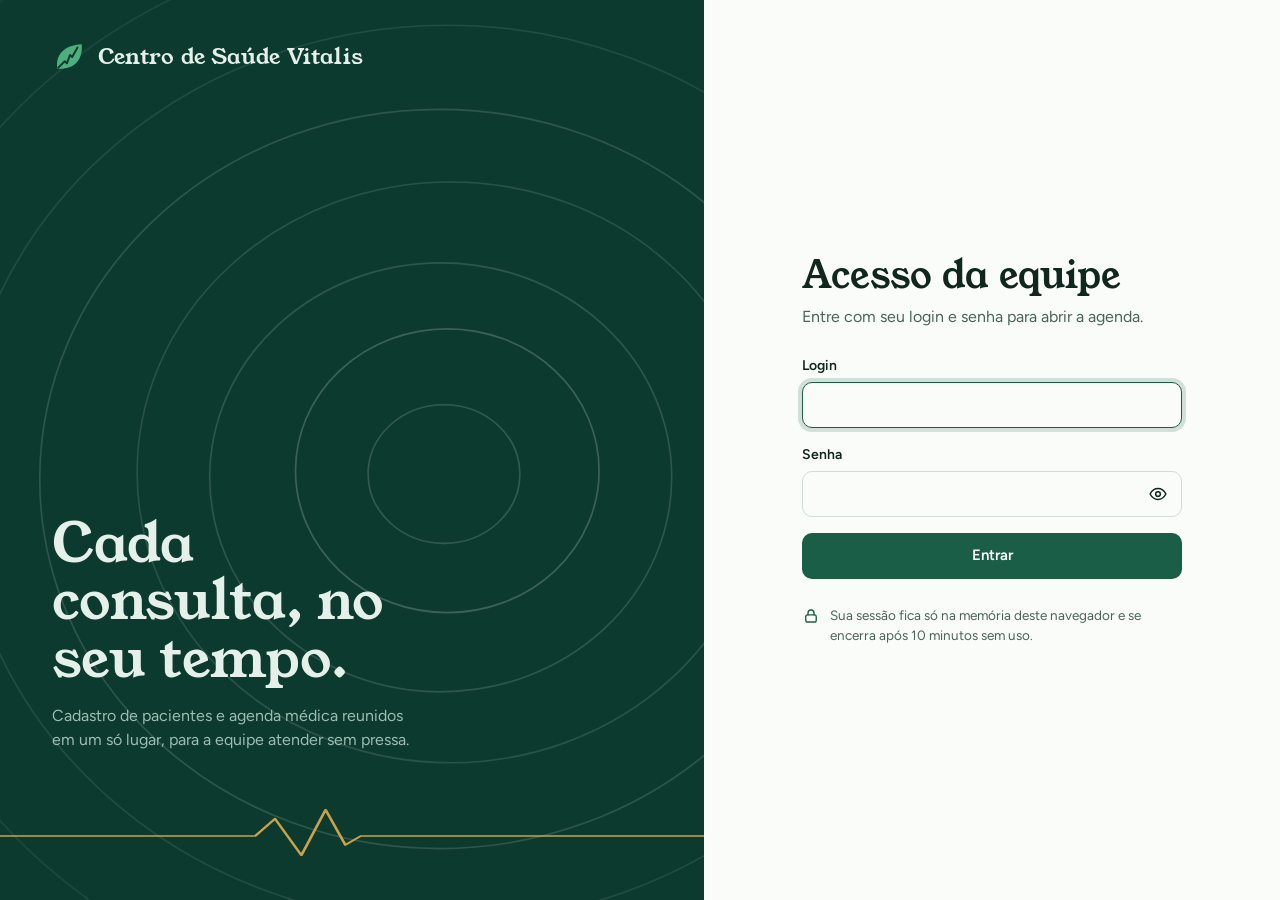
==== frontend/index.html @ e3c6cf31 "Initial commit Co-authored-by: Copilot <223556219+Copilot@users.noreply.github.com>" ====
<!DOCTYPE html>
<html lang="pt-BR">
<head>
<meta charset="utf-8">
<meta name="viewport" content="width=device-width, initial-scale=1, viewport-fit=cover">
<!-- Camada extra de segurança no navegador (em produção, defina também o CSP completo no servidor) -->
<meta http-equiv="Content-Security-Policy" content="object-src 'none'; base-uri 'none'; form-action 'none'">
<meta name="referrer" content="no-referrer">
<meta name="robots" content="noindex, nofollow">
<title>Centro de Saúde Vitalis | Acesso da equipe</title>
<link rel="icon" href="data:image/svg+xml,%3Csvg xmlns='http://www.w3.org/2000/svg' viewBox='0 0 32 32'%3E%3Cpath d='M5 27C3 14 11 5 28 4c1 15-7 24-23 23Z' fill='%234DAF7C'/%3E%3C/svg%3E">
<link rel="preconnect" href="https://fonts.googleapis.com">
<link rel="preconnect" href="https://fonts.gstatic.com" crossorigin>
<link href="https://fonts.googleapis.com/css2?family=Figtree:wght@400;500;600;700&family=Young+Serif&display=swap" rel="stylesheet">
<link rel="stylesheet" href="css/style.css">
</head>
<body>

<!-- Símbolos reutilizáveis -->
<svg class="sprite" width="0" height="0" aria-hidden="true" focusable="false">
  <symbol id="folha" viewBox="0 0 32 32">
    <path d="M5 27C3 14 11 5 28 4c1 15-7 24-23 23Z" fill="#4DAF7C"/>
    <path d="M6 26l6-6 2 2 3-8 2 2 5-9" fill="none" stroke="#0D3A2F" stroke-width="1.8" stroke-linecap="round" stroke-linejoin="round"/>
  </symbol>
  <symbol id="aneis" viewBox="0 0 640 640">
    <g fill="none" stroke="currentColor">
      <ellipse cx="320" cy="320" rx="46" ry="42" stroke-opacity=".16"/>
      <ellipse cx="322" cy="318" rx="92" ry="86" stroke-opacity=".2"/>
      <ellipse cx="318" cy="322" rx="140" ry="130" stroke-opacity=".14"/>
      <ellipse cx="324" cy="319" rx="190" ry="176" stroke-opacity=".12"/>
      <ellipse cx="317" cy="323" rx="242" ry="224" stroke-opacity=".14"/>
      <ellipse cx="322" cy="320" rx="296" ry="272" stroke-opacity=".09"/>
      <ellipse cx="320" cy="320" rx="352" ry="326" stroke-opacity=".07"/>
      <ellipse cx="321" cy="321" rx="412" ry="380" stroke-opacity=".05"/>
    </g>
  </symbol>
</svg>

<!-- ============ LOGIN ============ -->
<main class="login" id="login-view">
  <section class="login-art" aria-hidden="true">
    <svg class="rings" viewBox="0 0 640 640" focusable="false">
      <use href="#aneis" width="640" height="640"/>
    </svg>
    <svg class="ecg-line" viewBox="0 0 640 150" preserveAspectRatio="none" focusable="false">
      <path class="ecg" pathLength="1" d="M0 75H206L232 75L250 48L274 105L296 34L314 89L328 75H640"/>
    </svg>
    <div class="brand"><svg class="ic" width="34" height="34"><use href="#folha"/></svg><span>Centro de Saúde Vitalis</span></div>
    <div class="art-copy">
      <h2>Cada consulta, no seu tempo.</h2>
      <p>Cadastro de pacientes e agenda médica reunidos em um só lugar, para a equipe atender sem pressa.</p>
    </div>
  </section>

  <section class="login-panel">
    <form class="login-box" id="login-form" novalidate>
      <div>
        <h1>Acesso da equipe</h1>
        <p class="sub">Entre com seu login e senha para abrir a agenda.</p>
      </div>
      <div class="form">
        <div class="field">
          <label for="login">Login</label>
          <input class="input" id="login" name="username" type="text" autocomplete="username" autocapitalize="none" spellcheck="false" maxlength="40" required autofocus>
        </div>
        <div class="field">
          <label for="senha">Senha</label>
          <div class="pw">
            <input class="input" id="senha" name="password" type="password" autocomplete="current-password" maxlength="72" required>
            <button class="icon-btn" type="button" id="pw-toggle" aria-label="Mostrar senha" aria-pressed="false"><span data-icon="eye"></span></button>
          </div>
        </div>
        <p class="msg" id="login-msg" role="alert" aria-live="assertive"></p>
        <button class="btn primary block" type="submit" id="login-btn">Entrar</button>
      </div>
      <p class="seguro"><span data-icon="lock" data-size="18"></span><span>Sua sessão fica só na memória deste navegador e se encerra após 10 minutos sem uso.</span></p>
      <p class="demo-note" id="demo-note">Modo demonstração: nesta versão, qualquer login e senha preenchidos entram. Ao ligar ao backend real, a validação passa a ser feita pelo servidor.</p>
    </form>
  </section>
</main>

<!-- ============ APLICATIVO ============ -->
<div class="app" id="app-view" hidden>
  <aside class="side">
    <div class="brand"><svg class="ic" width="32" height="32" aria-hidden="true"><use href="#folha"/></svg><span>Vitalis</span></div>
    <nav class="nav" aria-label="Principal">
      <button class="nav-btn" type="button" data-view="inicio"><span data-icon="home"></span><span>Início</span></button>
      <button class="nav-btn" type="button" data-view="pacientes"><span data-icon="users"></span><span>Pacientes</span></button>
      <button class="nav-btn" type="button" data-view="consultas"><span data-icon="calendar"></span><span>Consultas</span></button>
    </nav>
    <div class="side-foot">
      <div class="demo-tag" id="demo-tag">Modo demonstração com dados fictícios.<br><button type="button" id="btn-limpar">Limpar dados de exemplo</button></div>
      <div class="side-user"><span class="avatar" id="user-avatar" aria-hidden="true"></span><div><b id="user-login"></b><small>Equipe da clínica</small></div></div>
      <button class="nav-btn" type="button" id="btn-sair"><span data-icon="logout"></span><span>Sair</span></button>
    </div>
  </aside>

  <main class="main" id="main">
    <header class="top">
      <div>
        <h1 id="titulo" tabindex="-1"></h1>
        <p id="subtitulo"></p>
      </div>
      <div class="top-actions">
        <button class="icon-btn" type="button" id="btn-tema" aria-label="Alternar tema claro ou escuro"><span data-icon="moon"></span></button>
        <button class="btn primary" type="button" id="top-acao"><span data-icon="plus" data-size="18"></span><span></span></button>
      </div>
    </header>

    <!-- Início -->
    <section class="view" id="v-inicio" aria-labelledby="titulo">
      <div class="inicio-grid">
        <article class="proxima">
          <svg class="proxima-aneis" viewBox="0 0 640 640" aria-hidden="true" focusable="false"><use href="#aneis" width="640" height="640"/></svg>
          <div class="proxima-corpo" id="proxima-corpo"></div>
        </article>
        <div class="resumo" id="resumo"></div>
      </div>
      <div class="secao-head"><h2>Próximos atendimentos</h2><button class="link" type="button" data-ir="consultas">Ver agenda completa</button></div>
      <div id="inicio-agenda"></div>
    </section>

    <!-- Pacientes -->
    <section class="view" id="v-pacientes" hidden aria-labelledby="titulo">
      <div class="toolbar">
        <div class="busca">
          <span data-icon="search" data-size="20"></span>
          <label class="sr" for="busca">Buscar paciente</label>
          <input class="input" id="busca" type="search" placeholder="Buscar por nome, CPF ou convênio" autocomplete="off" maxlength="60">
        </div>
      </div>
      <div id="pacientes-area"></div>
      <p class="contagem" id="pacientes-contagem" aria-live="polite"></p>
    </section>

    <!-- Consultas -->
    <section class="view" id="v-consultas" hidden aria-labelledby="titulo">
      <div class="consultas-grid">
        <div class="painel">
          <h2>Agendar consulta</h2>
          <div class="aviso" id="aviso-sem-paciente" hidden>
            <span>Nenhum paciente cadastrado para agendar consulta.</span>
            <button class="btn ghost" type="button" id="btn-cadastrar-antes">Cadastrar paciente</button>
          </div>
          <form class="form" id="form-consulta" novalidate>
            <fieldset id="fs-consulta" class="form">
              <div class="field">
                <label for="c-paciente">Paciente</label>
                <select class="input" id="c-paciente" required></select>
              </div>
              <div class="field">
                <label for="c-medico">Nome do médico</label>
                <input class="input" id="c-medico" type="text" maxlength="80" autocomplete="off" placeholder="Ex.: Dra. Camila Rocha" required>
              </div>
              <div class="field">
                <label for="c-data">Data e hora</label>
                <input class="input" id="c-data" type="datetime-local" step="60" required>
              </div>
              <div class="field">
                <label for="c-orcamento">Orçamento da consulta (R$)</label>
                <input class="input" id="c-orcamento" type="number" min="0" step="0.01" inputmode="decimal" placeholder="Opcional">
              </div>
              <p class="msg" id="msg-consulta" role="alert"></p>
              <button class="btn primary" type="submit" id="btn-agendar">Agendar consulta</button>
            </fieldset>
          </form>
        </div>
        <div>
          <div class="secao-head sem-margem"><h2>Agenda</h2></div>
          <div id="consultas-agenda"></div>
        </div>
      </div>
    </section>
  </main>
</div>

<!-- Cadastro de paciente -->
<dialog id="dlg-paciente" aria-labelledby="dlg-titulo">
  <form class="dlg form" id="form-paciente" novalidate>
    <div>
      <h2 id="dlg-titulo">Novo paciente</h2>
      <p class="sub" id="dlg-descricao">Nome, CPF e convênio são obrigatórios. A foto é opcional.</p>
    </div>
    <div class="dlg-topo">
      <div class="foto-picker">
        <button type="button" class="foto-botao" id="p-foto-botao" aria-label="Adicionar foto do paciente">
          <img id="p-foto-preview" alt="" hidden>
          <span id="p-foto-letra" aria-hidden="true">?</span>
          <span class="foto-selo" aria-hidden="true"><span data-icon="camera" data-size="15"></span></span>
        </button>
        <input type="file" id="p-foto-arquivo" accept="image/png,image/jpeg,image/webp" class="sr" tabindex="-1">
        <button type="button" class="link foto-remover" id="p-foto-remover" hidden>Remover foto</button>
      </div>
      <div class="form">
        <div class="field">
          <label for="p-nome">Nome</label>
          <input class="input" id="p-nome" type="text" maxlength="100" autocomplete="off" required>
        </div>
        <div class="field">
          <label for="p-cpf">CPF</label>
          <input class="input" id="p-cpf" type="text" inputmode="numeric" maxlength="14" autocomplete="off" placeholder="000.000.000-00" required>
        </div>
        <div class="field">
          <label for="p-convenio">Convênio</label>
          <input class="input" id="p-convenio" type="text" maxlength="60" autocomplete="off" list="convenios" placeholder="Ex.: Particular" required>
          <datalist id="convenios"><option value="Particular"><option value="Unimed"><option value="Bradesco Saúde"><option value="SulAmérica"><option value="Amil"><option value="Hapvida"></datalist>
        </div>
      </div>
    </div>
    <p class="msg" id="msg-paciente" role="alert"></p>
    <div class="dlg-acoes">
      <button class="btn ghost" type="button" id="p-cancelar">Cancelar</button>
      <button class="btn primary" type="submit" id="p-salvar">Cadastrar paciente</button>
    </div>
  </form>
</dialog>

<!-- Detalhes do paciente -->
<dialog id="dlg-paciente-detalhes" aria-labelledby="dlg-detalhes-titulo">
  <div class="dlg form" id="form-detalhes-paciente">
    <div>
      <h2 id="dlg-detalhes-titulo">Detalhes do paciente</h2>
    </div>
    <div class="dlg-topo detalhes-topo">
      <div class="foto-picker">
        <div class="foto-botao readonly" id="d-p-foto-botao" aria-hidden="true">
          <img id="d-p-foto-preview" alt="" hidden>
          <span id="d-p-foto-letra" aria-hidden="true">?</span>
        </div>
      </div>
      <div class="form">
        <div class="field">
          <label>Nome</label>
          <div class="input readonly-text" id="d-p-nome"></div>
        </div>
        <div class="field">
          <label>CPF</label>
          <div class="input readonly-text" id="d-p-cpf"></div>
        </div>
        <div class="field">
          <label>Convênio</label>
          <div class="input readonly-text" id="d-p-convenio"></div>
        </div>
      </div>
    </div>
    <div class="dlg-acoes">
      <button class="btn ghost" type="button" id="d-fechar">Fechar</button>
      <button class="btn primary" type="button" id="d-editar">Editar cadastro</button>
      <button class="btn danger" type="button" id="d-excluir">Excluir paciente</button>
    </div>
  </div>
</dialog>

<!-- Orçamento da consulta -->
<dialog id="dlg-orcamento" aria-labelledby="o-titulo">
  <form class="dlg form" id="form-orcamento" novalidate>
    <div>
      <h2 id="o-titulo">Orçamento da consulta</h2>
      <p class="sub" id="o-quem"></p>
    </div>
    <div class="field">
      <label for="o-valor">Valor total (R$)</label>
      <input class="input" id="o-valor" type="number" min="0" step="0.01" inputmode="decimal" placeholder="Ex.: 150,00" required>
    </div>
    <p class="msg" id="msg-orcamento" role="alert"></p>
    <div class="dlg-acoes">
      <button class="btn ghost danger" type="button" id="o-remover">Remover orçamento</button>
      <button class="btn ghost" type="button" id="o-cancelar">Cancelar</button>
      <button class="btn primary" type="submit" id="o-salvar">Salvar orçamento</button>
    </div>
  </form>
</dialog>

<!-- Reagendar consulta -->
<dialog id="dlg-reagendar" aria-labelledby="dlg-reagendar-titulo">
  <form class="dlg form" id="form-reagendar" novalidate>
    <div>
      <h2 id="dlg-reagendar-titulo">Reagendar consulta</h2>
      <p class="sub" id="reagendar-quem"></p>
    </div>
    <div class="field">
      <label for="r-data">Nova data e hora</label>
      <input class="input" id="r-data" type="datetime-local" step="60" required>
    </div>
    <p class="msg" id="msg-reagendar" role="alert"></p>
    <div class="dlg-acoes">
      <button class="btn ghost" type="button" id="r-cancelar">Cancelar</button>
      <button class="btn primary" type="submit" id="r-salvar">Salvar novo horário</button>
    </div>
  </form>
</dialog>

<div class="toast" id="toast" role="status" aria-live="polite"></div>

<script src="js/app.js"></script>
</body>
</html>
---- frontend/css/style.css ----
/* Clínica Médica — estilos da interface (Centro de Saúde Vitalis)
   Movido do <style> do index.html sem alterar o visual. */

/* ============ Tokens ============ */
:root{
  --bg:#EDF3EF; --surface:#FAFCFA; --surface-2:#E3EDE7;
  --ink:#10261F; --ink-2:#4B645A; --line:#D0DED5;
  --brand:#1B5E48; --brand-hover:#154A39; --on-brand:#FFFFFF;
  --leaf:#4DAF7C; --brass:#C9A24B; --brass-text:#86601A; --on-brass:#231A05;
  --danger:#A9302A; --danger-bg:#F8E7E4;
  --ok:#1B6B47; --ok-bg:#DDF0E5;
  --ring:rgba(27,94,72,.18); --focus:#2F8F63;
  --side:#0D3A2F; --side-2:#15503F; --side-ink:#E4F0E9; --side-mute:#9CBDB0;
  --f-display:'Young Serif', Georgia, 'Times New Roman', serif;
  --f-body:'Figtree', system-ui, -apple-system, 'Segoe UI', Roboto, sans-serif;
  color-scheme: light;

  box-sizing:border-box;
  padding-top:env(safe-area-inset-top,0px);
  padding-bottom:env(safe-area-inset-bottom,0px);
}
@media (prefers-color-scheme: dark){
  :root:not([data-theme="light"]){
    --bg:#0B1915; --surface:#12241E; --surface-2:#1A3029;
    --ink:#E6F0EA; --ink-2:#9DB5AA; --line:#25423A;
    --brand:#4DAF7C; --brand-hover:#63C08E; --on-brand:#062119;
    --brass-text:#E2C27A;
    --danger:#F19288; --danger-bg:#3A1E1B;
    --ok:#7ADBA6; --ok-bg:#163126;
    --ring:rgba(77,175,124,.3); --focus:#7FD3A6;
    --side:#081F19; --side-2:#123A2F;
    color-scheme: dark;
  }
}
:root[data-theme="dark"]{
  --bg:#0B1915; --surface:#12241E; --surface-2:#1A3029;
  --ink:#E6F0EA; --ink-2:#9DB5AA; --line:#25423A;
  --brand:#4DAF7C; --brand-hover:#63C08E; --on-brand:#062119;
  --brass-text:#E2C27A;
  --danger:#F19288; --danger-bg:#3A1E1B;
  --ok:#7ADBA6; --ok-bg:#163126;
  --ring:rgba(77,175,124,.3); --focus:#7FD3A6;
  --side:#081F19; --side-2:#123A2F;
  color-scheme: dark;
}

/* ============ Base ============ */
*,*::before,*::after{box-sizing:border-box}
html{height:100%; scroll-padding-top:env(safe-area-inset-top,0px); -webkit-text-size-adjust:100%}
body{height:100%; margin:0; overflow:hidden; background:var(--bg); color:var(--ink);
  font:400 16px/1.5 var(--f-body); -webkit-font-smoothing:antialiased}
[hidden]{display:none !important}
h1,h2,h3,p{margin:0}
button,input,select{font:inherit; color:inherit}
:focus-visible{outline:3px solid var(--focus); outline-offset:2px; border-radius:6px}
.side :focus-visible,.login-art :focus-visible,.proxima :focus-visible{outline-color:#E9CB83}
.sr{position:absolute; width:1px; height:1px; overflow:hidden; clip:rect(0 0 0 0); white-space:nowrap}
svg.ic{flex:none; display:block}

/* ============ Botões e campos ============ */
.btn{display:inline-flex; align-items:center; justify-content:center; gap:8px; min-height:46px; padding:0 20px;
  border:1.5px solid transparent; border-radius:10px; font-weight:600; font-size:15px; line-height:1;
  cursor:pointer; transition:background .15s, border-color .15s}
.btn.primary{background:var(--brand); color:var(--on-brand)}
.btn.primary:hover{background:var(--brand-hover)}
.btn.ghost{background:transparent; border-color:var(--line); color:var(--ink)}
.btn.ghost:hover{background:var(--surface-2)}
.btn.accent{background:var(--brass); color:var(--on-brass)}
.btn.accent:hover{filter:brightness(1.06)}
.btn:disabled{opacity:.55; cursor:not-allowed}
.btn.block{width:100%}
.icon-btn{display:inline-grid; place-items:center; width:44px; height:44px; border:1.5px solid var(--line);
  border-radius:10px; background:transparent; cursor:pointer; color:var(--ink)}
.icon-btn:hover{background:var(--surface-2)}
.icon-btn.sm{width:32px; height:32px; border-color:transparent; border-radius:8px; color:var(--ink-2)}
.link{background:none; border:0; padding:4px 0; color:var(--brand); font-weight:600; cursor:pointer;
  text-decoration:underline; text-underline-offset:3px}

.field{display:grid; gap:6px}
.field label{font-weight:600; font-size:14px}
.input{width:100%; min-height:46px; padding:0 14px; border:1.5px solid var(--line); border-radius:10px;
  background:var(--surface); color:var(--ink); transition:border-color .15s, box-shadow .15s}
.input::placeholder{color:var(--ink-2); opacity:.7}
.input:focus-visible{outline:none; border-color:var(--brand); box-shadow:0 0 0 4px var(--ring)}
.input[aria-invalid="true"]{border-color:var(--danger)}
.pw{position:relative}
.pw .input{padding-right:52px}
.pw .icon-btn{position:absolute; right:4px; top:3px; width:40px; height:40px; border:0}
.msg{padding:10px 12px; border-radius:10px; font-size:14px; font-weight:500}
.msg:empty{display:none}
.msg[data-tipo="erro"]{background:var(--danger-bg); color:var(--danger)}
.msg[data-tipo="info"]{background:var(--surface-2); color:var(--ink)}
.form{display:grid; gap:16px}
fieldset{border:0; padding:0; margin:0; min-width:0}
fieldset:disabled{opacity:.55}

/* ============ Login ============ */
.login{height:100%; overflow-y:auto; display:grid; grid-template-columns:minmax(0,1.1fr) minmax(0,.9fr)}
.login-art{position:relative; overflow:hidden; background:var(--side); color:var(--side-ink);
  padding:40px 52px; display:flex; flex-direction:column; justify-content:space-between; min-height:100%}
.rings{position:absolute; width:150%; height:auto; max-width:none; right:-38%; top:-6%; color:#fff; pointer-events:none}
.ecg-line{position:absolute; z-index:0; left:0; bottom:16px; width:100%; height:96px; overflow:visible; pointer-events:none}
.ecg{fill:none; stroke:var(--brass); stroke-width:2.6; stroke-linejoin:round; stroke-linecap:butt;
  stroke-dasharray:1; stroke-dashoffset:1; animation:tracar 2.8s .35s cubic-bezier(.5,0,.2,1) forwards}
@keyframes tracar{to{stroke-dashoffset:0}}
.brand{position:relative; z-index:1; display:flex; align-items:center; gap:12px;
  font:400 22px/1 var(--f-display); letter-spacing:.01em}
.art-copy{position:relative; z-index:1; margin-bottom:clamp(72px,12vh,120px)}
.art-copy h2{font:400 clamp(36px,4.3vw,62px)/1.05 var(--f-display); max-width:11ch; margin-bottom:16px}
.art-copy p{color:var(--side-mute); max-width:36ch}
.login-panel{background:var(--surface); display:grid; place-items:center; padding:40px 28px}
.login-box{width:100%; max-width:380px; display:grid; gap:26px}
.login-box h1{font:400 clamp(30px,3vw,38px)/1.1 var(--f-display)}
.login-box .sub{color:var(--ink-2); margin-top:8px}
.seguro{display:flex; gap:10px; align-items:flex-start; color:var(--ink-2); font-size:13.5px}
.seguro svg{margin-top:2px; color:var(--brand)}
.demo-note{font-size:13px; color:var(--ink-2); border-top:1px solid var(--line); padding-top:16px}

/* ============ App ============ */
.app{height:100%; display:grid; grid-template-columns:250px minmax(0,1fr)}
.side{background:var(--side); color:var(--side-ink); display:flex; flex-direction:column; gap:28px; padding:24px 16px; min-height:0; overflow-y:auto}
.side .brand{padding:0 8px; font-size:20px}
.nav{display:grid; gap:4px}
.nav-btn{display:flex; align-items:center; gap:12px; width:100%; min-height:46px; padding:0 14px; border:0; border-radius:12px;
  background:transparent; color:var(--side-mute); font-weight:600; font-size:15px; text-align:left; cursor:pointer;
  transition:background .15s, color .15s}
.nav-btn:hover{background:rgba(255,255,255,.07); color:#fff}
.nav-btn[aria-current="page"]{background:var(--side-2); color:#fff; box-shadow:inset 3px 0 0 var(--brass)}
.side-foot{margin-top:auto; display:grid; gap:12px}
.demo-tag{font-size:12.5px; color:var(--side-mute); border:1px dashed rgba(255,255,255,.22); border-radius:10px; padding:10px 12px}
.demo-tag button{background:none; border:0; padding:0; margin-top:4px; color:#E9CB83; font-weight:600; cursor:pointer; text-decoration:underline; text-underline-offset:3px; font-size:12.5px}
.side-user{display:flex; align-items:center; gap:10px; padding:0 6px}
.side-user .avatar{background:var(--side-2); color:#fff}
.side-user b{display:block; font-size:14px; overflow-wrap:anywhere}
.side-user small{color:var(--side-mute); font-size:12.5px}

.main{overflow-y:auto; min-height:0; padding:32px clamp(20px,4vw,56px) 64px}
.top{display:flex; justify-content:space-between; align-items:flex-start; gap:16px; margin:0 auto 30px; max-width:1080px}
.top h1{font:400 clamp(28px,3.4vw,40px)/1.1 var(--f-display); overflow-wrap:anywhere}
.top h1:focus{outline:none}
.top p{margin-top:6px; color:var(--ink-2)}
.top-actions{display:flex; gap:10px; flex:none}
.view{max-width:1080px; margin:0 auto}

.avatar{display:grid; place-items:center; flex:none; width:38px; height:38px; border-radius:50%;
  font-weight:700; font-size:14px; background:var(--surface-2); color:var(--brand); overflow:hidden}
.avatar img{width:100%; height:100%; object-fit:cover}
.avatar.t1{background:#DDEBCF; color:#3B6A24}
.avatar.t2{background:#F1E6C6; color:#7A5A12}
:root[data-theme="dark"] .avatar.t1{background:#22391B; color:#A8D98B}
:root[data-theme="dark"] .avatar.t2{background:#3B3216; color:#E2C27A}
@media (prefers-color-scheme: dark){
  :root:not([data-theme="light"]) .avatar.t1{background:#22391B; color:#A8D98B}
  :root:not([data-theme="light"]) .avatar.t2{background:#3B3216; color:#E2C27A}
}
.chip{display:inline-block; padding:3px 11px; border-radius:999px; background:var(--surface-2); font-size:13px; font-weight:600; white-space:nowrap}

/* Início */
.inicio-grid{display:grid; grid-template-columns:minmax(0,1.65fr) minmax(220px,1fr); gap:32px; align-items:stretch}
.proxima{position:relative; overflow:hidden; background:var(--side); color:var(--side-ink);
  border-radius:30px 30px 30px 6px; padding:34px 36px; min-height:280px; display:flex; align-items:flex-end}
.proxima-aneis{position:absolute; width:460px; height:460px; right:-130px; top:-150px; color:#fff; pointer-events:none}
.proxima-corpo{position:relative; z-index:1; display:grid; gap:4px; max-width:100%}
.rotulo{color:var(--side-mute); font-size:15px; font-weight:500}
.hora-grande{font:400 clamp(60px,9vw,96px)/1 var(--f-display); letter-spacing:-.02em; margin:6px 0 2px}
.data-longa{font-size:18px; color:var(--side-ink)}
.quem-grande{font-size:22px; font-weight:700; margin-top:14px; overflow-wrap:anywhere}
.medico-claro{color:var(--side-mute)}
.vazio-titulo{font:400 30px/1.15 var(--f-display); margin-top:6px}
.vazio-txt{color:var(--side-mute); max-width:38ch; margin-bottom:14px}
.resumo{display:grid; align-content:center}
.resumo div{display:flex; align-items:baseline; gap:16px; padding:18px 0; border-bottom:1px solid var(--line)}
.resumo div:first-child{padding-top:0}
.resumo div:last-child{border-bottom:0; padding-bottom:0}
.resumo b{font:400 46px/1 var(--f-display); color:var(--brand); min-width:56px}
.resumo span{color:var(--ink-2); font-weight:500}
.secao-head{display:flex; justify-content:space-between; align-items:baseline; gap:12px; margin:44px 0 6px}
.secao-head h2{font:400 26px/1.2 var(--f-display)}

/* Agenda agrupada por dia */
.dia{display:grid; grid-template-columns:84px minmax(0,1fr); gap:0 20px; padding:20px 0; border-top:1px solid var(--line)}
.dia-marca{font:400 42px/1 var(--f-display)}
.dia-marca small{display:block; font:600 13px/1.35 var(--f-body); color:var(--ink-2); margin-top:6px}
.dia.hoje .dia-marca small:first-of-type{color:var(--brass-text)}
.dia.hoje .dia-marca small:first-of-type::before{content:""; display:inline-block; width:7px; height:7px; border-radius:50%; background:var(--brass); margin-right:6px; vertical-align:middle}
.consulta{display:grid; grid-template-columns:64px minmax(0,1fr) auto; gap:14px; align-items:center; padding:10px 0}
.consulta-acoes{display:flex; align-items:center; justify-content:flex-end; gap:8px; flex-wrap:wrap}
.consulta-orcamento{min-height:34px; padding:0 10px; font-size:13px; white-space:nowrap}
.orcamento-chip{font-variant-numeric:tabular-nums}
.consulta + .consulta{border-top:1px dashed var(--line)}
.consulta.passada{opacity:.55}
.hora{font:400 22px/1 var(--f-display)}
.quem{font-weight:600; overflow-wrap:anywhere}
.medico{color:var(--ink-2); font-size:14px; overflow-wrap:anywhere}
.vazio-inline{color:var(--ink-2); padding:22px 0; border-top:1px solid var(--line)}
.vazio-bloco{padding:44px 20px; text-align:center; display:grid; gap:12px; justify-items:center; color:var(--ink-2)}
.vazio-bloco strong{font:400 24px/1.2 var(--f-display); color:var(--ink)}

/* Pacientes */
.toolbar{display:flex; gap:12px; flex-wrap:wrap; align-items:center; margin-bottom:16px}
.busca{position:relative; flex:1 1 260px}
.busca svg{position:absolute; left:14px; top:13px; color:var(--ink-2); pointer-events:none}
.busca .input{padding-left:44px}
.tabela-wrap{background:var(--surface); border:1px solid var(--line); border-radius:18px; overflow:hidden}
table{width:100%; border-collapse:collapse}
th{text-align:left; font-size:13px; font-weight:600; color:var(--ink-2); padding:12px 20px; background:var(--surface-2)}
td{padding:14px 20px; border-top:1px solid var(--line); vertical-align:middle}
.pessoa{display:flex; align-items:center; gap:12px; min-width:0}
.pessoa .nome{font-weight:600; overflow-wrap:anywhere}
.pessoa .sub{font-size:13px; color:var(--ink-2)}
.cpf-cel{display:flex; align-items:center; gap:4px}
.cpf{font-variant-numeric:tabular-nums; letter-spacing:.02em}
.contagem{color:var(--ink-2); font-size:14px; margin-top:12px}

/* Consultas */
.consultas-grid{display:grid; grid-template-columns:minmax(280px,350px) minmax(0,1fr); gap:44px; align-items:start}
.painel{background:var(--surface); border:1px solid var(--line); border-radius:20px; padding:26px; position:sticky; top:0}
.painel h2{font:400 24px/1.2 var(--f-display); margin-bottom:18px}
.aviso{display:grid; gap:10px; justify-items:start; margin-bottom:16px; color:var(--ink-2); font-size:14.5px}
select.input{appearance:none; -webkit-appearance:none; padding-right:40px;
  background-image:url("data:image/svg+xml,%3Csvg xmlns='http://www.w3.org/2000/svg' width='16' height='16' viewBox='0 0 24 24' fill='none' stroke='%2367857A' stroke-width='2.2' stroke-linecap='round' stroke-linejoin='round'%3E%3Cpath d='M6 9l6 6 6-6'/%3E%3C/svg%3E");
  background-repeat:no-repeat; background-position:right 14px center}

/* Diálogo */
.dlg-topo{display:flex; gap:18px; align-items:flex-start}
.dlg-topo .form{flex:1; min-width:0}
.foto-picker{display:grid; justify-items:center; gap:8px; flex:none}
.foto-botao{position:relative; width:84px; height:84px; border-radius:50%; border:1.5px dashed var(--line);
  background:var(--surface-2); color:var(--ink-2); cursor:pointer; overflow:hidden; display:grid; place-items:center;
  font:400 30px/1 var(--f-display); padding:0}
.foto-botao:hover{border-color:var(--brand); color:var(--brand)}
.foto-botao img{width:100%; height:100%; object-fit:cover; border-radius:50%}
.foto-selo{position:absolute; right:-2px; bottom:-2px; width:28px; height:28px; border-radius:50%; background:var(--brand);
  color:var(--on-brand); display:grid; place-items:center; border:2px solid var(--surface)}
.foto-remover{font-size:12.5px; padding:0}
dialog{border:0; padding:0; border-radius:24px 24px 24px 8px; background:var(--surface); color:var(--ink);
  width:min(470px, calc(100% - 32px)); box-shadow:0 30px 80px -20px rgba(6,30,24,.55)}
dialog::backdrop{background:rgba(6,30,24,.6)}
dialog[open]{animation:sobe .22s ease-out}
@keyframes sobe{from{opacity:0; transform:translateY(12px)}}
.dlg{padding:28px}
.dlg h2{font:400 26px/1.2 var(--f-display); margin-bottom:4px}
.dlg .sub{color:var(--ink-2); margin-bottom:20px}
.dlg-acoes{display:flex; gap:10px; justify-content:flex-end; margin-top:6px}
@media (max-width: 720px){
  .consulta{grid-template-columns:56px minmax(0,1fr); gap:8px 12px}
  .consulta-acoes{grid-column:2; justify-content:flex-start; flex-wrap:wrap}
  .dlg-acoes{flex-wrap:wrap}
}

/* Aviso rápido */
.toast{position:fixed; left:50%; bottom:calc(28px + env(safe-area-inset-bottom,0px)); transform:translate(-50%,10px);
  background:var(--side); color:#fff; padding:12px 18px; border-radius:12px; font-weight:600; font-size:14.5px;
  box-shadow:0 12px 30px -10px rgba(6,30,24,.5); opacity:0; pointer-events:none; transition:opacity .2s, transform .2s;
  max-width:calc(100% - 32px); z-index:50; border-left:4px solid var(--brass)}
.toast.on{opacity:1; transform:translate(-50%,0)}

/* ============ Responsivo ============ */
@media (max-width: 960px){
  .consultas-grid{grid-template-columns:1fr; gap:32px}
  .painel{position:static}
  .inicio-grid{grid-template-columns:1fr; gap:26px}
  .resumo{grid-template-columns:repeat(3,1fr)}
  .resumo div{flex-direction:column; gap:6px; border-bottom:0; border-right:1px solid var(--line); padding:0 14px}
  .resumo div:first-child{padding-left:0}
  .resumo div:last-child{border-right:0}
  .resumo b{font-size:38px}
}
@media (max-width: 860px){
  .login{grid-template-columns:1fr; grid-template-rows:auto 1fr}
  .login-art{min-height:260px; padding:24px 24px 30px; gap:8px}
  .rings{width:130%; right:-32%; top:-40%}
  .art-copy{margin-bottom:76px}
  .art-copy h2{font-size:32px; max-width:none; margin:0}
  .art-copy p{display:block; max-width:52ch; margin-top:12px; font-size:14px}
  .login-panel{align-items:start; padding:32px 24px 40px}

  .app{grid-template-columns:1fr; grid-template-rows:minmax(0,1fr) auto}
  .side{order:2; flex-direction:row; align-items:center; gap:4px; padding:6px 10px; overflow:visible; border-top:1px solid rgba(255,255,255,.1)}
  .side .brand,.side-user,.demo-tag{display:none}
  .nav{display:flex; flex:1; gap:2px}
  .nav-btn{flex-direction:column; justify-content:center; gap:3px; min-height:58px; padding:6px 4px; font-size:12px; text-align:center}
  .nav-btn[aria-current="page"]{box-shadow:inset 0 3px 0 var(--brass)}
  .side-foot{margin:0; display:block}
  .side-foot .nav-btn{width:64px}
  .main{padding-top:24px}
  .toast{bottom:calc(88px + env(safe-area-inset-bottom,0px))}
  .top{flex-direction:column}
}
@media (max-width: 480px){
  .login-art{min-height:300px}
  .ecg-line{height:64px; bottom:8px}
}
@media (max-width: 720px){
  thead{display:none}
  table,tbody,tr,td{display:block}
  tr{padding:14px 16px; border-top:1px solid var(--line)}
  tr:first-child{border-top:0}
  td{border:0; padding:4px 0}
  td[data-label]{display:flex; gap:8px; align-items:center; font-size:14.5px}
  td[data-label]::before{content:attr(data-label); color:var(--ink-2); min-width:64px; font-size:13px}
  .dia{grid-template-columns:1fr; gap:8px}
  .dia-marca{display:flex; align-items:baseline; gap:10px}
  .dia-marca small{display:inline; margin:0}
  .consulta{grid-template-columns:56px minmax(0,1fr)}
  .consulta .consulta-acoes{grid-column:2; justify-self:start; margin-top:4px}
  .proxima{padding:26px 24px}
}
@media (prefers-reduced-motion: reduce){
  *{animation-duration:.001s !important; transition-duration:.001s !important}
  .ecg{animation:none; stroke-dashoffset:0}
}

/* ============ Utilitários (antes eram style="..." no HTML) ============ */
.sprite{position:absolute}
.secao-head.sem-margem{margin-top:0}
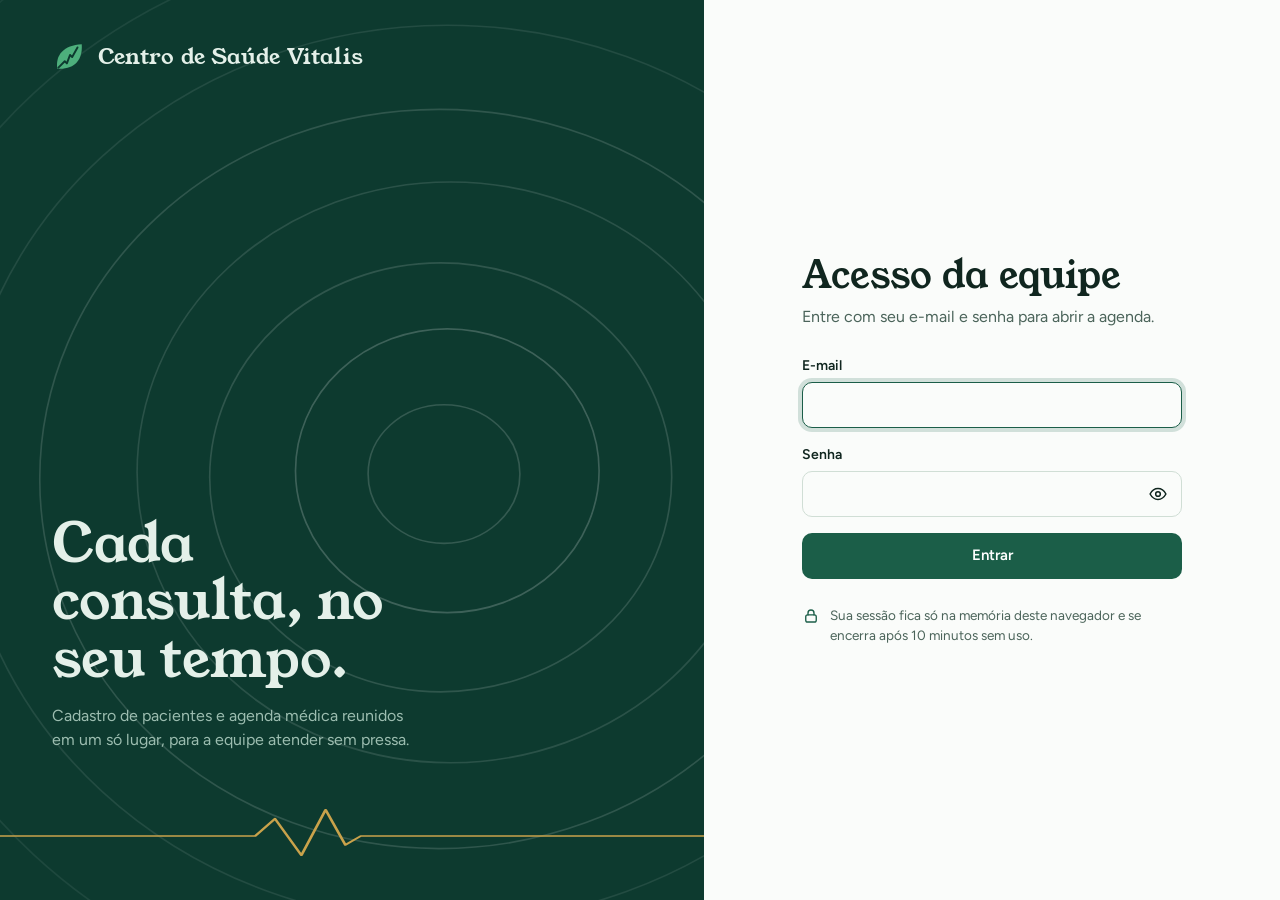
==== commit e919a2ec: "Integrate Supabase email authentication Configure backend authentication, frontend API settings, COR" ====
--- a/frontend/index.html
+++ b/frontend/index.html
@@ -7,6 +7,7 @@
 <meta http-equiv="Content-Security-Policy" content="object-src 'none'; base-uri 'none'; form-action 'none'">
 <meta name="referrer" content="no-referrer">
 <meta name="robots" content="noindex, nofollow">
+<meta name="api-base-url" content="">
 <title>Centro de Saúde Vitalis | Acesso da equipe</title>
 <link rel="icon" href="data:image/svg+xml,%3Csvg xmlns='http://www.w3.org/2000/svg' viewBox='0 0 32 32'%3E%3Cpath d='M5 27C3 14 11 5 28 4c1 15-7 24-23 23Z' fill='%234DAF7C'/%3E%3C/svg%3E">
 <link rel="preconnect" href="https://fonts.googleapis.com">
@@ -56,17 +57,17 @@
     <form class="login-box" id="login-form" novalidate>
       <div>
         <h1>Acesso da equipe</h1>
-        <p class="sub">Entre com seu login e senha para abrir a agenda.</p>
+        <p class="sub">Entre com seu e-mail e senha para abrir a agenda.</p>
       </div>
       <div class="form">
         <div class="field">
-          <label for="login">Login</label>
-          <input class="input" id="login" name="username" type="text" autocomplete="username" autocapitalize="none" spellcheck="false" maxlength="40" required autofocus>
+          <label for="login">E-mail</label>
+          <input class="input" id="login" name="username" type="email" autocomplete="username" autocapitalize="none" spellcheck="false" maxlength="254" required autofocus>
         </div>
         <div class="field">
           <label for="senha">Senha</label>
           <div class="pw">
-            <input class="input" id="senha" name="password" type="password" autocomplete="current-password" maxlength="72" required>
+            <input class="input" id="senha" name="password" type="password" autocomplete="current-password" maxlength="1024" required>
             <button class="icon-btn" type="button" id="pw-toggle" aria-label="Mostrar senha" aria-pressed="false"><span data-icon="eye"></span></button>
           </div>
         </div>
